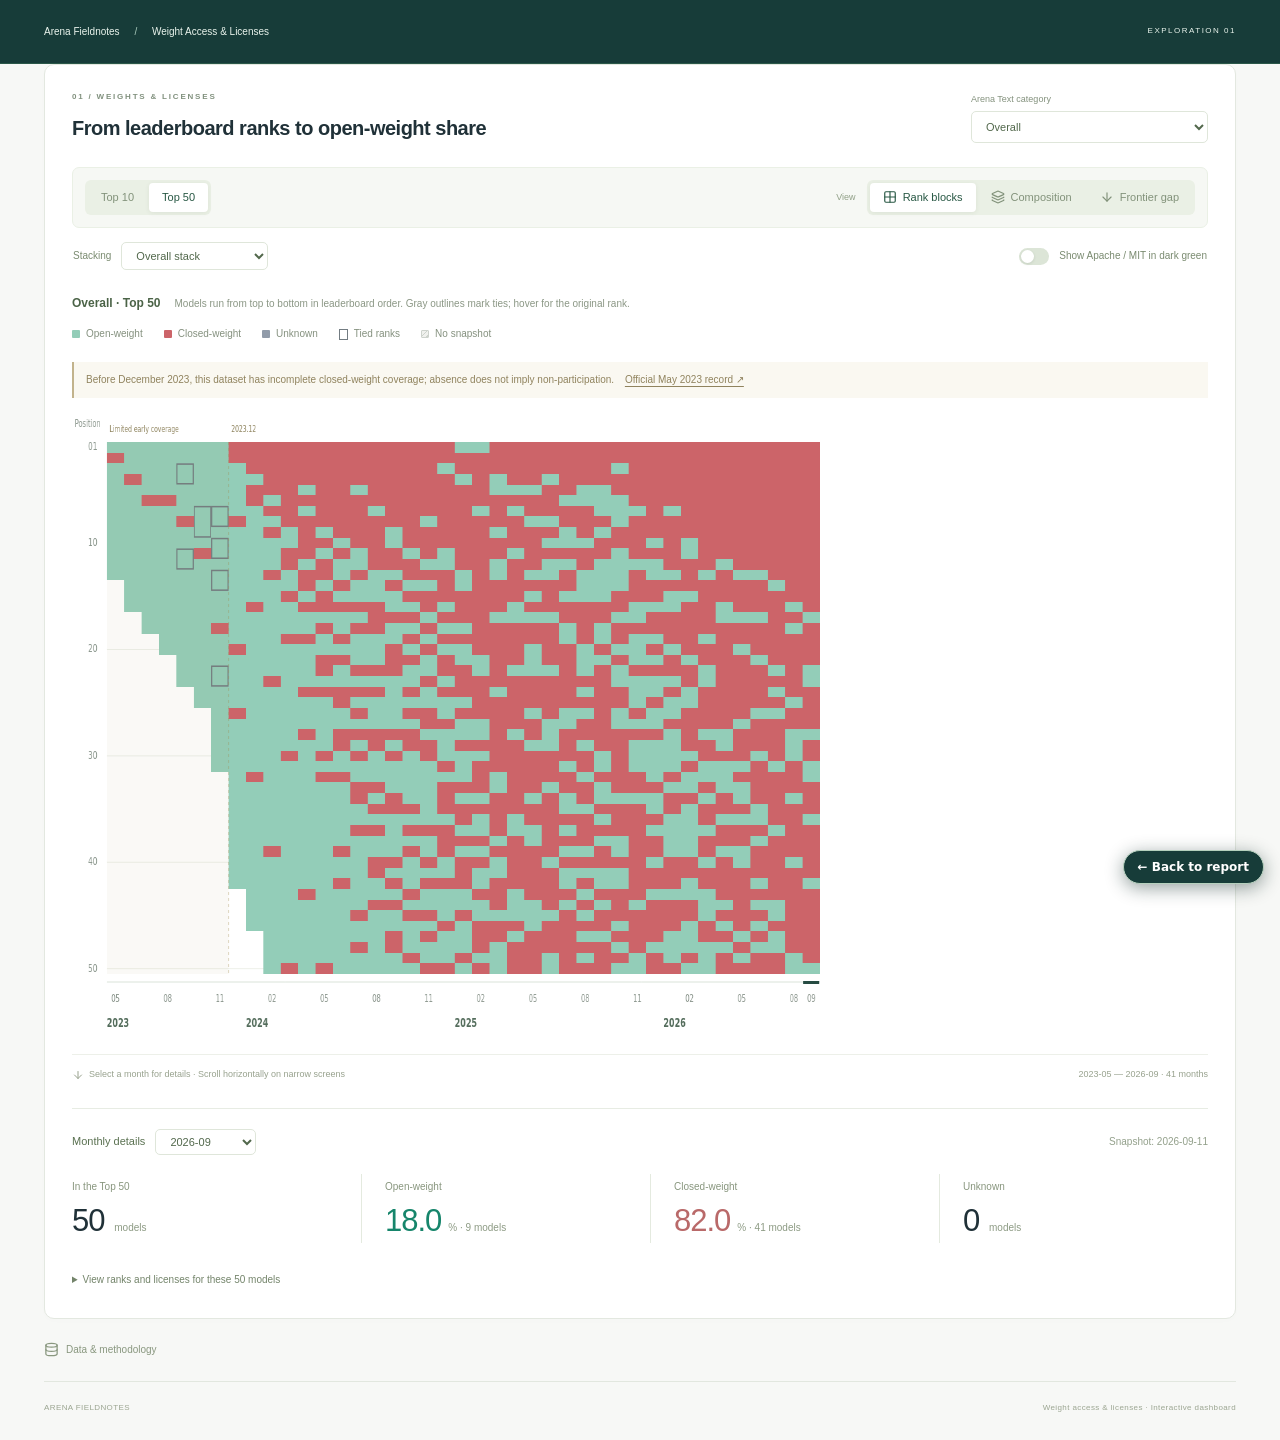
==== dashboards/ch1/index.html @ 333f00d9 "Add interactive AI frontier report and dashboards" ====
<!doctype html><html lang="en"><head><script>try{localStorage.setItem("arena-fieldnotes-language","en");const u=new URL(location.href);if(u.searchParams.get("view")!=="dashboard"){u.searchParams.set("view","dashboard");history.replaceState(null,"",u)}}catch(e){}</script><style>[role="group"][aria-label="Site language"],#site-sidebar,.sidebar-toggle,.hero{display:none!important}.main-shell{margin-left:0!important}.topbar{background:#173c39!important;color:#eaf4ed!important;border-bottom-color:#2b5849!important}.topbar b{color:#a9cabc!important}</style><meta charset="UTF-8"/><meta name="viewport" content="width=device-width, initial-scale=1.0"/><link rel="icon" href="./favicon.svg"/><meta name="theme-color" content="#264b42"/><meta name="description" content="Explore open- and closed-weight models across historical Arena rankings, composition and frontier gaps."/><title>Arena Fieldnotes · Weights & Licenses</title>  <script type="module" crossorigin src="./assets/index-BV9oDxrf.js?v=dashboard-only"></script>
  <link rel="stylesheet" crossorigin href="./assets/index-BNPWVDKm.css">
</head><body><div id="root"></div><script src="/static/bridge.js"></script></body></html>
---- dashboards/ch1/assets/index-BNPWVDKm.css ----
:root{font-family:Inter,-apple-system,BlinkMacSystemFont,Segoe UI,PingFang SC,Microsoft YaHei,sans-serif;color:#203138;background:#f7f8f6;font-synthesis:none;font-size:14px;line-height:1.6;--green:#16856b;--muted:#7a887e;--line:#e2e7df}*{box-sizing:border-box}body{margin:0}button,select{font:inherit;color:inherit}button{cursor:pointer}a{color:inherit;text-decoration:none}button:focus-visible,a:focus-visible,select:focus-visible,summary:focus-visible,[tabindex]:focus-visible{outline:3px solid #5f9e86;outline-offset:4px}button svg{vertical-align:middle}::selection{background:#cae8da}.skip{position:fixed;left:20px;top:-90px;padding:12px;background:#234b3e;color:#fff;z-index:100}.skip:focus{top:15px}.sidebar{position:fixed;inset:0 auto 0 0;width:220px;padding:32px 24px 26px;background:#f0f3ee;border-right:1px solid #e0e6df;display:flex;flex-direction:column}.brand{display:flex;align-items:center;gap:10px;font-weight:800;font-size:18px;letter-spacing:1.5px;line-height:1.2}.brand-mark{background:#264b42;color:#f2f5e7;width:37px;height:41px;border-radius:11px 2px;display:grid;place-items:center}.brand-subtitle{display:block;font-size:8px;letter-spacing:3px;margin-top:6px;color:#6b7971}.chapter{margin:55px 0 35px}.eyebrow{font-size:10px;font-weight:600;letter-spacing:1.8px;color:#81917e;display:flex;align-items:center;gap:10px}.chapter strong{display:block;font-family:Georgia,serif;font-size:33px;font-weight:400;letter-spacing:-1.3px;margin-top:10px}.chapter strong span,.hero h1 span{color:var(--green)}.chapter p{font-size:10px;color:#839081}.active-nav{display:flex;gap:10px;align-items:center;background:#e2eadd;color:#285844;padding:12px 10px;border-radius:6px;font-size:12px}.active-nav>span{font-size:9px;align-self:flex-start;margin-top:3px}.active-nav small{display:block;font-size:7px;letter-spacing:.7px;margin-top:3px;color:#819379}.active-nav svg{margin-left:auto;flex-shrink:0}.sidebar-bottom{margin-top:auto;font-size:10px;color:#81917d}.sidebar-bottom p{line-height:2;margin:12px 0}.status-dot{width:5px;height:5px;background:#629c76;display:inline-block;border-radius:50%;margin-right:6px}.main-shell{margin-left:220px}.topbar{height:64px;padding:0 44px;border-bottom:1px solid var(--line);display:flex;align-items:center;justify-content:space-between;font-size:10px;color:#8a9488}.topbar b{font-weight:400;margin:0 12px;color:#b5bdb1}.edition{font-size:8px;letter-spacing:1.5px}main{max-width:1550px;margin:auto;padding:0 44px}.hero{padding:41px 0 32px;display:flex;align-items:center;justify-content:space-between}.hero .eyebrow i{width:22px;height:1px;background:#83a08c}.hero h1{font-family:Georgia,serif;font-size:67px;font-weight:400;line-height:1.05;letter-spacing:-2.8px;margin:17px 0 8px}.hero h2{font-size:24px;font-weight:500;letter-spacing:1px;margin:0}.hero p{font-size:11px;color:#82907f;margin:14px 0 0}.hero-symbol{padding:0 28px;display:flex;flex-direction:column;align-items:center;gap:12px;color:#91a38c}.mini-grid{display:grid;grid-template-columns:repeat(5,12px);gap:4px;transform:rotate(-8deg);margin-bottom:5px}.mini-grid i{width:12px;height:12px;border-radius:1px}.hero-symbol>span{font-size:7px;letter-spacing:1.5px}.figure{background:#fff;border:1px solid #e3e8e0;border-radius:10px;padding:26px 27px 20px;box-shadow:0 2px 7px #25392303}.figure-heading{display:flex;justify-content:space-between;align-items:center;gap:20px;margin-bottom:23px}.figure h2{font-size:20px;letter-spacing:-.5px;margin:8px 0 0;font-weight:600}.figure-heading .eyebrow{font-size:8px}.category-label{display:flex;flex-direction:column;gap:4px;font-size:9px;color:#84927e;min-width:170px;max-width:260px}select{border:1px solid #dfe6da;border-radius:5px;background:#fff;padding:8px 28px 8px 10px;font-size:11px;color:#52684c;cursor:pointer;max-width:100%}.controls{padding:12px;background:#f6f8f4;border:1px solid #eaf0e5;border-radius:7px;display:flex;align-items:center;justify-content:space-between;gap:12px}.segments{display:flex;gap:2px;padding:3px;background:#eaf0e5;border-radius:6px}.segments button{font-size:11px;padding:7px 13px;line-height:1.4;border:0;border-radius:4px;background:transparent;color:#82927a;display:flex;gap:6px;align-items:center;white-space:nowrap}.segments button[aria-pressed=true]{background:#fff;color:#285844;box-shadow:0 1px 5px #26391f12}.segments button:hover{color:#245e43}.mode-control{display:flex;align-items:center;gap:11px}.mode-control>span{font-size:9px;color:#91a087}.chart-caption{display:flex;align-items:baseline;gap:14px;margin-top:24px;flex-wrap:wrap}.chart-caption strong{font-size:12px;font-weight:600;color:#4b6347}.chart-caption>span{font-size:10px;color:#8b9785}.legend{display:flex;gap:10px 21px;flex-wrap:wrap;margin:13px 0 20px;font-size:10px;color:#85917f}.legend span{display:flex;align-items:center;gap:6px}.legend i,td i,.hover-card i{width:8px;height:8px;display:inline-block;border-radius:1px;flex-shrink:0}.chart-container{min-width:0;width:100%}.chart-scroll{overflow-x:auto;scrollbar-width:thin;scrollbar-color:#cbd6c6 transparent;touch-action:pan-x pan-y}.chart-scroll canvas{display:block}.hover-card{position:fixed;z-index:100;background:#fffffff7;border:1px solid #dfe6d9;box-shadow:0 5px 28px #28442b19;border-radius:7px;padding:12px 15px;width:280px;pointer-events:none;font-size:11px;overflow-wrap:anywhere}.hover-card>span{font-size:9px;color:#8a9683}.hover-card strong{display:block;margin:5px 0;font-weight:600}.hover-card p{display:flex;gap:7px;align-items:center;color:#667a5e;margin:6px 0}.hover-card small{font-size:9px;color:#8c9786}.chart-footer{display:flex;justify-content:space-between;gap:10px;border-top:1px solid #edf0e9;padding-top:12px;font-size:9px;color:#98a28e;flex-wrap:wrap}.chart-footer span:first-child{display:flex;gap:5px;align-items:center}.monthly{margin-top:26px;padding-top:20px;border-top:1px solid #e7ece3}.monthly-head{display:flex;justify-content:space-between;gap:12px;align-items:center;color:#93a08b;font-size:10px}.monthly-head label{display:flex;align-items:center;gap:10px;font-size:11px;color:#5a7151}.monthly-head select{padding-top:5px;padding-bottom:5px}.month-stats{display:grid;grid-template-columns:repeat(4,1fr);gap:20px;margin:19px 0}.month-stats>div+div{border-left:1px solid #e4eadf;padding-left:23px}.month-stats span{font-size:10px;color:#88967e}.month-stats strong{display:block;font-size:31px;font-weight:500;letter-spacing:-1px;line-height:1.4;font-variant-numeric:tabular-nums;margin-top:3px}.month-stats small{font-size:10px;font-weight:400;letter-spacing:0;color:#8c9a83;margin-left:7px}.green{color:#16856b}.red{color:#b96969}.model-details summary{font-size:10px;color:#73846a;padding:10px 0;cursor:pointer}.table-scroll{overflow:auto;max-height:430px}table{width:100%;border-collapse:collapse;font-size:11px;text-align:left}th{font-size:9px;color:#8b9882;font-weight:500;background:#f7f9f4;position:sticky;top:0}th,td{padding:10px 12px;border-bottom:1px solid #edf0e9;white-space:nowrap}td small{display:block;font-size:9px;color:#96a28c}td i{margin-right:6px}.method{margin:23px 0;color:#89977f;font-size:10px}.method summary{cursor:pointer;display:flex;align-items:center;gap:7px}.method div{max-width:920px;padding:10px 0;line-height:1.95}.method a{color:#477256;text-decoration:underline;text-underline-offset:3px}.page-footer{display:flex;justify-content:space-between;border-top:1px solid var(--line);padding:20px 0 26px;color:#9ba591;font-size:8px;letter-spacing:1px}.load-state{height:450px;display:grid;place-content:center;text-align:center;color:#87947c;font-size:12px}.load-state button{border:1px solid #d2deca;background:#f3f7ee;padding:7px 15px;border-radius:5px}@media(min-width:1700px){main{padding:0 60px}.hero{padding-top:50px}.figure{padding:30px 35px}}@media(max-width:1100px){.sidebar{width:185px;padding:28px 18px}.main-shell{margin-left:185px}main{padding:0 25px}.topbar{padding:0 25px}.figure{padding:22px 20px}.hero-symbol{padding-right:8px}.month-stats{gap:10px}.month-stats>div+div{padding-left:13px}}@media(max-width:760px){.sidebar{position:static;width:auto;flex-direction:row;align-items:center;padding:17px 20px;border-right:0;border-bottom:1px solid var(--line);justify-content:space-between}.brand{font-size:15px}.brand-mark{height:33px;width:30px}.brand-subtitle{font-size:7px}.chapter,.sidebar-bottom{display:none}.active-nav{font-size:10px;padding:8px}.active-nav>span,.active-nav small{display:none}.main-shell{margin:0}.topbar{height:43px;padding:0 20px;font-size:9px}.edition{display:none}main{padding:0 16px}.hero{padding:30px 4px 25px}.hero h1{font-size:55px}.hero h2{font-size:22px}.hero p{font-size:11px;max-width:265px}.hero-symbol{display:none}.figure{padding:20px 13px 16px}.figure-heading{align-items:flex-start;flex-direction:column;gap:15px;margin-bottom:17px}.figure h2{font-size:18px}.category-label{width:100%;max-width:none}.category-label select{font-size:12px}.controls{padding:9px;flex-wrap:wrap;gap:10px}.mode-control>span{display:none}.segments button{padding:8px 9px;font-size:11px}.legend{gap:9px 14px;font-size:9px}.chart-caption{gap:5px;margin-top:19px}.chart-caption>span{font-size:10px}.month-stats{grid-template-columns:repeat(2,1fr);row-gap:15px}.month-stats>div+div{padding-left:13px}.month-stats>div:nth-child(3){border-left:0;padding-left:0}.month-stats strong{font-size:29px}.monthly-head>span{font-size:9px}.page-footer{font-size:7px;letter-spacing:0}.method{font-size:11px}.table-scroll{max-height:360px}}@media(prefers-reduced-motion:reduce){*{scroll-behavior:auto!important}}.legend .tie-swatch{background:transparent;border:1.5px solid #737c82;width:9px;height:11px;border-radius:0}.stack-controls{display:flex;justify-content:space-between;align-items:center;gap:16px;margin:14px 1px 0;color:#7a8b70;font-size:10px}.stack-controls>label{display:flex;align-items:center;gap:10px}.stack-controls select{padding-top:6px;padding-bottom:6px;min-width:140px}.license-toggle{cursor:pointer;position:relative;-webkit-user-select:none;user-select:none}.license-toggle input{position:absolute;opacity:0;width:32px;height:20px;margin:0}.toggle-track{display:inline-block;width:30px;height:17px;background:#dce5d7;border-radius:12px;padding:2px;transition:background .15s}.toggle-track:after{content:"";display:block;width:13px;height:13px;border-radius:50%;background:#fff;box-shadow:0 1px 3px #24402620;transition:transform .15s}.license-toggle input:checked+.toggle-track{background:#16856b}.license-toggle input:checked+.toggle-track:after{transform:translate(13px)}.license-toggle input:focus-visible+.toggle-track{outline:3px solid #5f9e86;outline-offset:3px}.hover-card .tooltip-band{font-size:10px;color:#84917c}@media(max-width:600px){.stack-controls{align-items:flex-start;flex-direction:column;gap:13px}.stack-controls>label{font-size:11px}.license-toggle{min-height:24px}}.license-toggle input{z-index:1;cursor:pointer}.toggle-track{pointer-events:none}.history-note{font-size:10px;color:#90835e;line-height:1.8;margin:0 0 16px;padding:9px 12px;background:#faf8f1;border-left:2px solid #c2b38c}.history-note a{text-decoration:underline;margin-left:8px;text-underline-offset:3px}.legend .missing-swatch{background:repeating-linear-gradient(135deg,#f0f1ee 0 3px,#cdd2cc 3px 4px);border:1px solid #cdd2cc}.legend .front-open,.legend .front-closed{width:15px;height:2px;background:#087657}.legend .front-closed{background:#b74e58}.frontier-summary{margin-top:16px;background:#f5f7f3;border:1px solid #e4eade;border-radius:6px;padding:12px 15px;font-size:11px;color:#6a7d60}.frontier-summary>strong{font-size:12px;color:#536489}.frontier-summary p{margin:8px 0}.frontier-summary b{font-size:10px;display:block;font-weight:500}.frontier-summary span{color:#516047;overflow-wrap:anywhere;font-size:11px}.missing-message{padding:20px 0;color:#8a9384;font-size:11px}.controls{flex-wrap:wrap}.chart-stage{position:relative}.peak-note{font-size:10px;color:#87967d;margin:0 0 12px}.legend .gap-hatch-swatch{background:repeating-linear-gradient(45deg,#f4e7e9 0 3px,#733b4d 3px 4px);width:12px;height:10px;border-radius:0}.peak-tooltip{max-height:calc(100vh - 24px);overflow:auto}.peak-tip-models{border-top:1px solid #e4eadf;margin-top:8px;padding-top:7px}.peak-tip-models p{margin:5px 0 1px;font-size:9px}.peak-tip-models strong{font-size:10px;line-height:1.5;font-weight:500;margin:1px 0 5px;overflow-wrap:anywhere}.page-nav{display:grid;gap:8px}.page-nav button{display:flex;gap:10px;align-items:center;border:0;border-radius:6px;background:transparent;padding:12px 10px;text-align:left;font-size:12px;color:#758574;width:100%}.page-nav button.active-nav{background:#e2eadd;color:#285844}.page-nav button>span{font-size:9px;align-self:flex-start;margin-top:3px}.page-nav small{display:block;font-size:7px;letter-spacing:.7px;margin-top:3px;color:#819379}.page-nav svg{margin-left:auto;flex-shrink:0}.storyboard{--story-ink:#24483e;--story-light:#e8eee4}.story-hero{padding:54px 0 32px}.story-hero h1{font-size:clamp(30px,3.3vw,48px);font-weight:500;line-height:1.35;letter-spacing:-1.3px;margin:22px 0 20px;color:var(--story-ink)}.story-hero h1>span{color:#16856b}.story-hero>p{font-size:13px;line-height:1.95;color:#768574;margin:0;max-width:750px}.story-scope{display:flex;flex-wrap:wrap;gap:7px 22px;margin-top:24px;font-size:10px;color:#879281}.story-scope>span+span{position:relative}.story-scope>span+span:before{content:"·";position:absolute;left:-13px}.story-chapters{display:flex;flex-wrap:wrap;gap:12px 28px;border-top:1px solid var(--line);padding-top:20px;margin-top:27px}.story-chapters a,.story-chapters button{display:flex;align-items:center;gap:10px;font-size:11px;color:#54714e}.story-chapters a>span{font-size:9px;color:#9aa78e}.story-chapters button{border:0;background:none;margin-left:auto;padding:0}.story-caveat{font-size:11px;margin:0 0 50px;max-width:100%;padding:12px 16px}.story-section{scroll-margin-top:25px;margin-bottom:64px}.story-heading{display:flex;align-items:flex-start;gap:17px}.story-number{font-family:Georgia,serif;font-size:43px;color:#b3c2ac;line-height:1.2}.story-heading .eyebrow{font-size:9px;margin:4px 0 8px}.story-heading h2{font-size:clamp(20px,2vw,27px);font-weight:500;letter-spacing:-.6px;line-height:1.45;margin:0}.story-lede{font-size:13px;line-height:2;max-width:900px;color:#72816d;margin:22px 0}.story-lede strong{font-weight:600;color:#365b47}.story-milestones{display:grid;grid-template-columns:repeat(3,1fr);gap:20px;margin:27px 0}.story-milestones button{position:relative;background:transparent;border:0;border-top:2px solid #dbe4d5;text-align:left;padding:12px 8px 10px 0}.story-milestones button[aria-pressed=true]{border-top-color:#456b53}.story-milestones button:hover{background:#edf2e9}.story-milestones button>span{display:block;font-size:10px;color:#83917a}.story-milestones strong{font-size:32px;font-weight:500;color:#536489;line-height:1.6;font-variant-numeric:tabular-nums}.story-milestones .green{color:#16856b}.story-milestones small{font-size:11px;font-weight:400}.story-milestones svg{position:absolute;bottom:25px;right:9px;color:#829578}.story-time{display:flex;flex-wrap:wrap;gap:12px 20px;align-items:center;border-top:1px solid #dfe7d9;border-bottom:1px solid #dfe7d9;padding:13px 0;font-size:10px;color:#8a9781}.story-time>label{display:flex;gap:8px;align-items:center;color:#667b5a}.story-time strong{color:#355a47;font-variant-numeric:tabular-nums;font-size:12px;font-weight:600;min-width:57px}.story-time-inputs{display:flex;align-items:center;gap:9px;flex:1;max-width:440px}.story-time input{accent-color:#53836b;min-width:60px;flex:1;width:100%;height:18px;cursor:pointer}.story-time input:focus-visible{outline:2px solid #5f9e86;outline-offset:4px}.story-time-inputs button{display:grid;place-items:center;background:#fff;border:1px solid #dfe6d9;border-radius:4px;width:25px;height:26px;padding:0;flex-shrink:0}.story-time-inputs button:disabled{opacity:.35;cursor:default}.story-time select{font-size:10px;padding:5px 4px;min-width:83px}.story-time>span{margin-left:auto;font-size:9px}.story-legend{margin:17px 0}.story-pair{display:grid;grid-template-columns:repeat(2,minmax(0,1fr));gap:18px}.story-panel{background:#fff;border:1px solid #e0e7da;border-radius:8px;min-width:0;padding:20px 12px 16px;overflow:hidden}.story-panel>header{padding:0 6px;min-height:107px}.story-panel .eyebrow{font-size:8px;letter-spacing:1.4px}.story-panel h3{font-size:17px;font-weight:500;margin:7px 0 8px;letter-spacing:-.2px}.story-panel>header p{font-size:10px;color:#89957f;line-height:1.7;margin:0;max-width:470px}.story-panel .chart-container{margin-top:5px}.story-panel-readout{border-top:1px solid #e8eee2;margin:0 6px;padding:14px 0 0;min-height:104px;color:#6f8065;font-size:10px}.story-panel-readout>span,.story-panel-readout>div>span{font-size:9px;color:#8b9882}.story-panel-readout>p{display:flex;align-items:baseline;gap:7px;line-height:1.6;margin:8px 0}.story-panel-readout i{width:6px;height:6px;flex-shrink:0;border-radius:50%;align-self:center}.story-panel-readout i.open{background:#16856b}.story-panel-readout i.closed{background:#b74e58}.story-panel-readout b{font-weight:500;flex-shrink:0}.story-panel-readout p>span{overflow-wrap:anywhere}.story-gap-readout,.story-share-readout{display:flex;gap:20px;align-items:center;justify-content:space-between}.story-gap-readout strong,.story-share-readout strong{font-size:32px;font-weight:500;display:block;color:#536489;line-height:1.4;font-variant-numeric:tabular-nums}.story-share-readout strong{color:#16856b}.story-gap-readout strong small{font-size:10px;font-weight:400;color:#839276}.story-gap-readout>p,.story-share-readout>p{display:block;font-size:11px}.story-gap-readout>p>small,.story-share-readout>p>small{display:block;color:#98a28d;font-size:9px;margin-top:6px}.story-chart-note{color:#8a9682;font-size:10px;line-height:1.9;margin:15px 0 0}.story-takeaway{border-left:2px solid #85ac96;background:#edf3ea;padding:15px 20px;margin:23px 0}.story-takeaway>span{font-size:10px;color:#4e775d}.story-takeaway p{font-size:12px;line-height:1.9;color:#6d8165;margin:6px 0 0;max-width:900px}.story-takeaway strong{color:#325c43}.story-composition-switch{display:inline-flex;padding:2px;margin:0}.story-composition-switch button{font-size:10px;padding:5px 10px}.story-band-readout>div{display:grid;grid-template-columns:repeat(3,1fr);gap:5px;margin-top:8px}.story-band-readout p{margin:0}.story-band-readout p>span{display:block;font-size:9px;color:#89977d}.story-band-readout strong{font-size:24px;font-weight:500;line-height:1.5;color:#16856b}.story-band-readout strong small{font-size:11px;font-weight:400;color:#99a58d}.story-data{font-size:11px;color:#85947a;border-top:1px solid var(--line);padding:17px 0}.story-data summary{cursor:pointer;color:#5d7751}.story-data>p{line-height:1.9}.story-data a{text-decoration:underline;text-underline-offset:3px}.story-data caption{text-align:left;font-size:11px;padding:10px 12px;color:#617d53}.story-end{padding:26px 0 38px;display:flex;align-items:center;justify-content:space-between;font-size:12px;color:#8b9881}.story-end button{border:1px solid #ccd9c4;background:#f0f5eb;padding:10px 14px;border-radius:5px;display:flex;gap:12px;align-items:center;color:#496e49;font-size:11px}@media(max-width:1200px){.story-pair{grid-template-columns:1fr}.story-panel{padding:22px 18px 16px}.story-panel>header{min-height:90px}.story-time-inputs{max-width:none}.story-time>span{display:none}.story-panel-readout{min-height:90px}.story-lede{font-size:12px}}@media(max-width:760px){.sidebar{gap:16px}.page-nav{display:flex;gap:3px}.page-nav button{padding:8px;font-size:10px;gap:5px}.page-nav button>span,.page-nav small,.page-nav svg{display:none}.story-hero{padding:34px 3px 26px}.story-hero h1{font-size:32px;letter-spacing:-1px}.story-hero>p{font-size:12px}.story-chapters{gap:14px 20px}.story-chapters button{margin-left:0}.wide-only{display:none}.story-scope{font-size:9px;gap:8px 17px}.story-scope>span+span:before{left:-10px}.story-caveat{font-size:10px;margin-bottom:36px}.story-heading{gap:12px}.story-number{font-size:34px}.story-heading h2{font-size:21px}.story-heading .eyebrow{font-size:8px}.story-section{margin-bottom:43px}.story-milestones{gap:12px}.story-milestones button>span{font-size:9px}.story-milestones strong{font-size:29px}.story-milestones svg{display:none}.story-time{gap:12px}.story-time-inputs{flex-basis:100%}.story-panel{padding:17px 8px 12px}.story-panel>header{min-height:98px}.story-pair{gap:16px}.story-panel h3{font-size:16px}.story-panel-readout{font-size:9px}.story-takeaway{padding:12px 15px}.story-end{align-items:flex-start;gap:13px;flex-direction:column}.story-end p{margin:0}.story-chart-note{font-size:10px}}.story-heading h2{text-wrap:balance}@media(max-width:760px){.page-nav button{width:auto;white-space:nowrap}}.area-ruler{position:absolute;inset:0;pointer-events:none;overflow:visible}.ruler-value{font:600 12px Inter,system-ui,sans-serif;dominant-baseline:middle;paint-order:stroke;stroke:#fffffff5;stroke-width:4px;stroke-linejoin:round}.topbar{gap:15px}.topbar>span:first-child{min-width:0;overflow:hidden;white-space:nowrap;text-overflow:ellipsis}.topbar-tools{display:flex;align-items:center;gap:20px;flex-shrink:0}.language-switch{display:inline-flex;align-items:center;gap:2px;padding:2px;border:1px solid #d5dfcf;border-radius:6px;background:#fff}.language-switch button{border:0;background:transparent;color:#73826c;font-size:10px;font-weight:500;padding:4px 9px;line-height:1.5;border-radius:4px;white-space:nowrap}.language-switch button[aria-pressed=true]{background:#315b49;color:#fff}.language-switch button:not([aria-pressed=true]):hover{background:#edf3e7;color:#315b49}.mode-control{max-width:100%;min-width:0}.mode-control>.segments{flex-wrap:wrap}html[lang=en] .story-hero h1{font-size:clamp(30px,3.2vw,46px);line-height:1.2;letter-spacing:-1.4px;max-width:850px}html[lang=en] .story-lede{line-height:1.85}html[lang=en] .story-heading h2{letter-spacing:-.5px}html[lang=en] .story-time>label{flex-wrap:wrap}html[lang=en] .story-time-inputs{min-width:180px}html[lang=en] .story-panel>header{min-height:112px}html[lang=en] .story-milestones button>span{padding-right:12px}html[lang=en] .hero p{max-width:550px}html[lang=en] .page-footer{letter-spacing:.4px;gap:16px}@media(max-width:760px){.topbar{padding:0 16px;gap:10px}.topbar-tools{gap:0}.language-switch button{padding:3px 7px}.language-switch{border-radius:5px}html[lang=en] .story-time-inputs{min-width:0}html[lang=en] .story-heading h2{font-size:20px}html[lang=en] .story-milestones button>span{font-size:9px;line-height:1.6;min-height:30px;padding:0}html[lang=en] .story-milestones strong{font-size:26px}html[lang=en] .story-panel>header{min-height:104px}html[lang=en] .hero h2{font-size:22px}html[lang=en] .hero p{max-width:100%}}.sidebar[hidden]{display:none}.main-shell.sidebar-collapsed{margin-left:0}.topbar-start{display:flex;align-items:center;gap:14px;min-width:0}.topbar-start>span{min-width:0;overflow:hidden;white-space:nowrap;text-overflow:ellipsis}.sidebar-toggle{display:grid;place-items:center;flex-shrink:0;width:34px;height:34px;padding:0;border:1px solid #d5dfcf;border-radius:6px;background:transparent;color:#436759}.sidebar-toggle:hover{background:#e5ede3;border-color:#b9cbb9}.sidebar-toggle:focus-visible{outline:2px solid #315b49;outline-offset:3px}@media(max-width:760px){.topbar-start{gap:9px}.sidebar-toggle{width:30px;height:30px}.topbar-start>span{font-size:9px}}
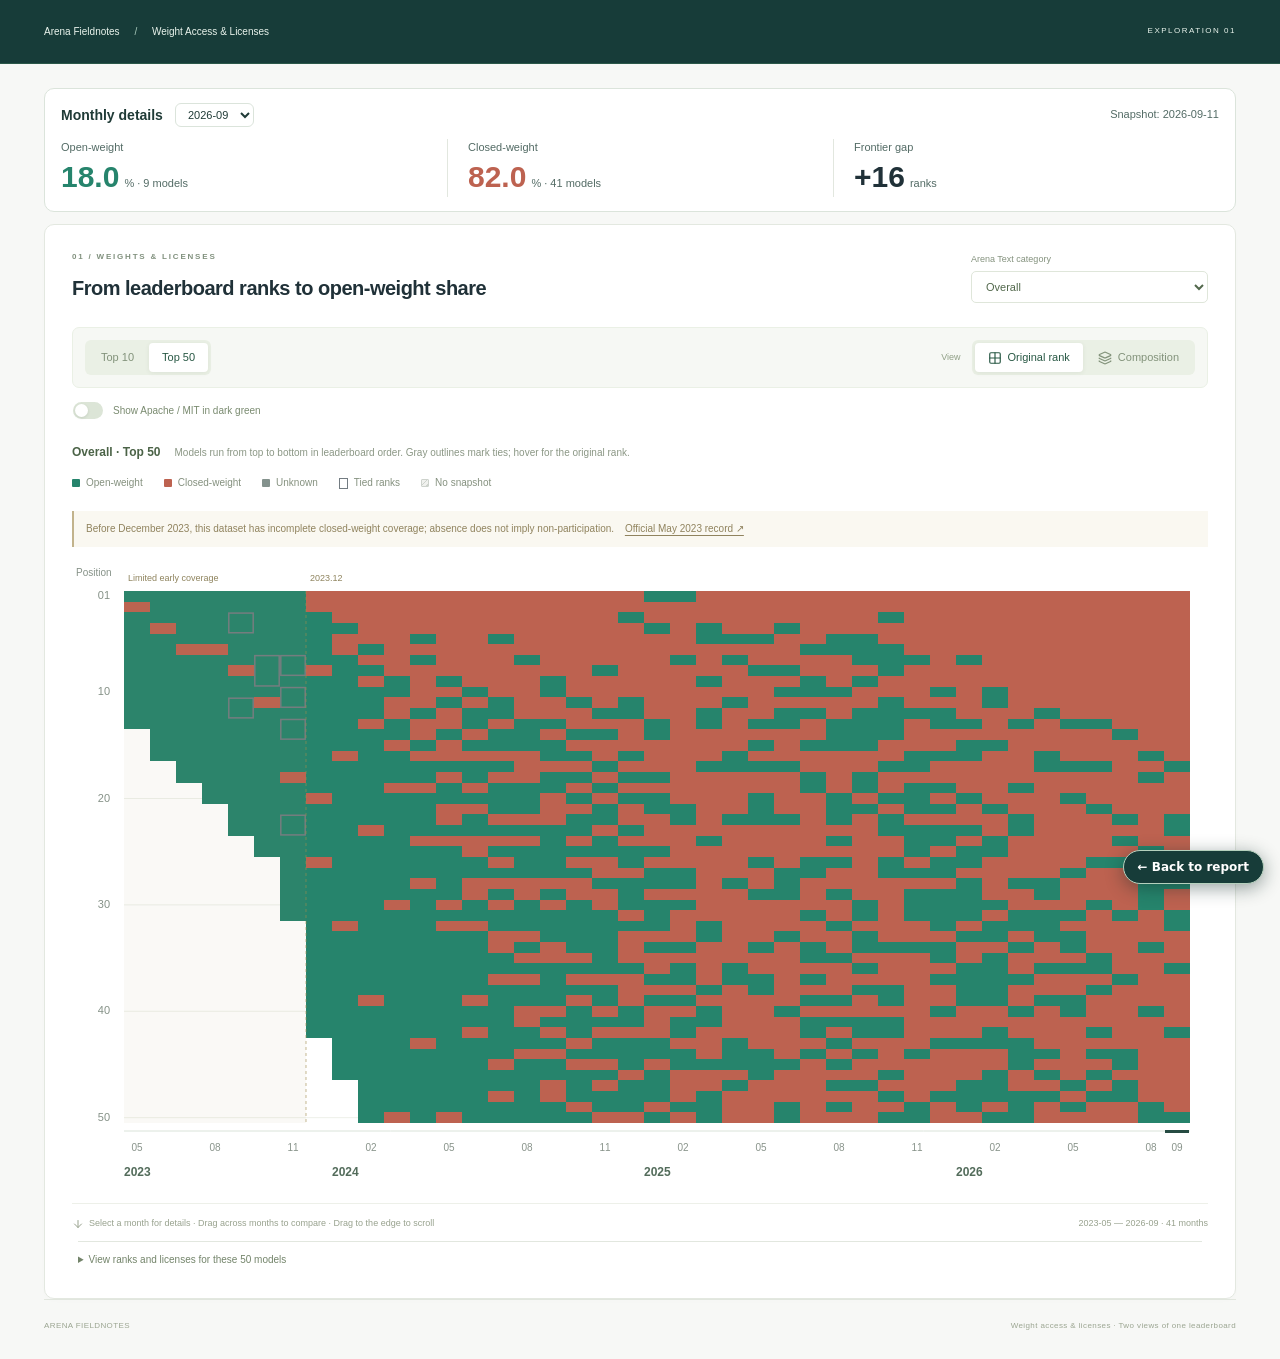
==== commit e10a2e0e: "Improve Chapter 1 rank exploration and month comparisons (#9) * Add month range comparison to Chapte" ====
--- a/dashboards/ch1/index.html
+++ b/dashboards/ch1/index.html
@@ -1,3 +1,3 @@
-<!doctype html><html lang="en"><head><script>try{localStorage.setItem("arena-fieldnotes-language","en");const u=new URL(location.href);if(u.searchParams.get("view")!=="dashboard"){u.searchParams.set("view","dashboard");history.replaceState(null,"",u)}}catch(e){}</script><style>[role="group"][aria-label="Site language"],#site-sidebar,.sidebar-toggle,.hero{display:none!important}.main-shell{margin-left:0!important}.topbar{background:#173c39!important;color:#eaf4ed!important;border-bottom-color:#2b5849!important}.topbar b{color:#a9cabc!important}</style><meta charset="UTF-8"/><meta name="viewport" content="width=device-width, initial-scale=1.0"/><link rel="icon" href="./favicon.svg"/><meta name="theme-color" content="#264b42"/><meta name="description" content="Explore open- and closed-weight models across historical Arena rankings, composition and frontier gaps."/><title>Arena Fieldnotes · Weights & Licenses</title>  <script type="module" crossorigin src="./assets/index-BV9oDxrf.js?v=dashboard-only"></script>
-  <link rel="stylesheet" crossorigin href="./assets/index-BNPWVDKm.css">
-</head><body><div id="root"></div><script src="/static/bridge.js"></script></body></html>
+<!doctype html><html lang="en"><head><meta charset="UTF-8"/><meta name="viewport" content="width=device-width, initial-scale=1.0"/><link rel="icon" href="./favicon.svg"/><meta name="theme-color" content="#264b42"/><meta name="description" content="Explore open- and closed-weight models across historical Arena rankings, composition and frontier gaps."/><title>Arena Fieldnotes · Weights & Licenses</title>  <script type="module" crossorigin src="./assets/index-BUA7xFty.js"></script>
+  <link rel="stylesheet" crossorigin href="./assets/index-Dox-eyBe.css">
+<link rel="stylesheet" href="/static/chart-theme.css"><link rel="stylesheet" href="/static/embed.css"></head><body><div id="root"></div><script src="/static/embed-bridge.js"></script><script>if(new URLSearchParams(location.search).get("embed")!=="1"){const bridge=document.createElement("script");bridge.src="/static/bridge.js";document.body.append(bridge);}</script></body></html>
--- a/dashboards/ch1/assets/index-Dox-eyBe.css
+++ b/dashboards/ch1/assets/index-Dox-eyBe.css
@@ -0,0 +1 @@
+.native-embed{margin:0;color:#203b37;background:#f7f8f4;font-family:Inter,sans-serif}.native-embed .topbar,.native-embed .hero,.native-embed .page-footer{display:none!important}.report-embedded.native-embed main{max-width:none;margin:0;padding:0 13.28px 16px}.native-embed .ch1-dashboard-layout{display:grid;grid-template-columns:213.31px minmax(0,1fr);align-items:start;gap:9.96px}.native-embed .dashboard-filters{display:flex;flex-direction:column;gap:24px;min-width:0}.native-embed .dashboard-insight,.native-embed .dashboard-filter-card,.native-embed .figure{background:#fff;border:1px solid #dbe4db;border-radius:10px;box-shadow:none}.native-embed .dashboard-insight{padding:12px}.native-embed .dashboard-insight h2{font-size:15px;line-height:20px;margin:0 0 10px;font-weight:700}.native-embed .insight-copy{display:grid}.native-embed .insight-copy p{grid-area:1 / 1}.native-embed .insight-copy p[aria-hidden=true]{visibility:hidden}.native-embed .insight-chart-link{border:0;background:transparent;padding:0;color:#285844;font-weight:700;text-decoration:underline;text-underline-offset:2px}.native-embed .insight-chart-link:hover{color:#173c39;text-decoration-thickness:2px}.native-embed .insight-pages{display:flex;justify-content:center;gap:2px;margin-top:4px}.native-embed .insight-pages button{display:grid;place-items:center;width:24px;height:24px;padding:0;border:0;border-radius:4px;background:none}.native-embed .insight-pages button:before{content:"";width:6px;height:6px;border-radius:50%;background:#dbe4db}.native-embed .insight-pages button[aria-pressed=true]:before{background:#173c39}.native-embed .dashboard-filter-card{display:flex;flex-direction:column;gap:10px;padding:12px}.native-embed .dashboard-filter-card label{display:flex;flex-direction:column;gap:8px;font-size:12px;line-height:17px;font-weight:700;min-width:0}.native-embed .dashboard-filter-card select{width:100%;height:34px;padding:5px 24px 5px 7px;color:#203b37;border:1px solid #dbe4db;border-radius:6px;font-size:11px;font-weight:400}.native-embed .dashboard-filter-card .dashboard-license{display:flex;flex-direction:row;align-items:center;gap:7px;font-size:12px;font-weight:400;line-height:18px;padding:4px 2px}.native-embed .dashboard-license input{width:14px;height:14px;accent-color:#173c39;margin:0;flex-shrink:0}.native-embed .dashboard-clear{border:1px solid #dbe4db;background:#fff;border-radius:6px;font-size:11px;line-height:16px;padding:6px 8px;width:max-content;margin-top:4px}.native-embed .figure{padding:8px 6px 12px;min-width:0;position:relative;overflow:visible}.native-embed .dashboard-chart-heading{display:flex;align-items:center;justify-content:space-between;gap:12px;padding:0 2px 4px}.native-embed .dashboard-chart-heading h2{font-size:14px;line-height:20px;font-weight:700;margin:0;letter-spacing:0}.native-embed .dashboard-info-button{display:grid;place-items:center;width:24px;height:24px;border:0;background:transparent;border-radius:4px;padding:5px}.native-embed .dashboard-info-button img{display:block;width:16.6px;height:16.6px}.native-embed .dashboard-chart-notes{display:none;position:absolute;z-index:20;top:38px;right:8px;width:min(440px,calc(100% - 16px));padding:15px;background:#fff;border:1px solid #dbe4db;border-radius:8px;box-shadow:0 5px 24px #203b3720}.native-embed .dashboard-chart-notes.is-open,.native-embed .dashboard-chart-heading:has(.dashboard-info-button:hover)+.dashboard-chart-notes,.native-embed .dashboard-chart-heading:has(.dashboard-info-button:focus-visible)+.dashboard-chart-notes,.native-embed .dashboard-chart-notes:hover{display:block}.native-embed .dashboard-chart-notes .chart-caption{margin:0;display:block}.native-embed .dashboard-chart-notes .chart-caption strong{display:block;margin-bottom:7px;font-size:13px}.native-embed .dashboard-chart-notes .chart-caption>span,.native-embed .dashboard-chart-notes .peak-note,.native-embed .dashboard-chart-notes .history-note{font-size:12px;line-height:1.6;color:#536b65;margin:8px 0}.native-embed .legend{font-size:11px;color:#536b65;margin:6px 0 12px;gap:10px 24px;padding:0 2px}.native-embed .chart-footer{margin-top:6px;padding:12px 6px 0;font-size:10px;color:#536b65}.native-embed .area-ruler{font-family:Inter,sans-serif}@media(max-width:760px){.report-embedded.native-embed main{padding:0 8px 12px}.native-embed .ch1-dashboard-layout{grid-template-columns:minmax(0,1fr)}.native-embed .dashboard-filters{gap:12px}.native-embed .dashboard-filter-card{display:grid;grid-template-columns:repeat(2,minmax(0,1fr));gap:12px}.native-embed .figure{padding:8px 6px}}.ch1-dashboard-content{display:grid;gap:12px;min-width:0}.month-summary{min-width:0;background:var(--report-surface, #fff);border:1px solid var(--report-border, #dbe4db);border-radius:10px;padding:14px 16px}.monthly-head,.month-picker{display:flex;align-items:center;flex-wrap:wrap;gap:8px 12px}.monthly-head{justify-content:space-between;color:#536b65;font-size:11px}.monthly-head h2{margin:0;color:#203b37;font-size:14px;font-weight:700}.monthly-head select,.clear-comparison{padding:4px 8px;border:1px solid #dbe4db;border-radius:6px;background:#fff;color:#203b37;font-size:11px}.month-stats{display:grid;grid-auto-columns:minmax(0,1fr);grid-auto-flow:column;margin-top:12px}.month-stats>div{padding-inline:clamp(8px,2vw,20px)}.month-stats>div:first-child{padding-inline-start:0}.month-stats>div:last-child{padding-inline-end:0}.month-stats>div+div{border-inline-start:1px solid #e2e7df}.month-stats span,.month-stats small{display:block;color:#536b65;font-size:11px;font-weight:400}.month-stats strong{display:block;font-size:clamp(20px,3vw,30px);line-height:1.35;font-weight:600;font-variant-numeric:tabular-nums}.month-stats small{display:inline-block;margin-inline-start:5px}.monthly-models{margin:10px 6px 0;border-top:1px solid #e2e7df}.month-range-canvas{touch-action:pan-y pinch-zoom}.month-range-highlight{position:absolute;pointer-events:none;background:#173c391c;border:2px solid #173c39;z-index:1}:root{font-family:Inter,sans-serif;color:#203138;background:#f7f8f6;font-synthesis:none;font-size:14px;line-height:1.6;--green:#26846c;--muted:#7a887e;--line:#e2e7df}*{box-sizing:border-box}body{margin:0}button,select{font:inherit;color:inherit}button{cursor:pointer}a{color:inherit;text-decoration:none}button:focus-visible,a:focus-visible,select:focus-visible,summary:focus-visible,[tabindex]:focus-visible{outline:3px solid #5f9e86;outline-offset:4px}button svg{vertical-align:middle}::selection{background:#cae8da}.skip{position:fixed;left:20px;top:-90px;padding:12px;background:#234b3e;color:#fff;z-index:100}.skip:focus{top:15px}.sidebar{position:fixed;inset:0 auto 0 0;width:220px;padding:32px 24px 26px;background:#f0f3ee;border-right:1px solid #e0e6df;display:flex;flex-direction:column}.brand{display:flex;align-items:center;gap:10px;font-weight:800;font-size:18px;letter-spacing:1.5px;line-height:1.2}.brand-mark{background:#264b42;color:#f2f5e7;width:37px;height:41px;border-radius:11px 2px;display:grid;place-items:center}.brand-subtitle{display:block;font-size:8px;letter-spacing:3px;margin-top:6px;color:#6b7971}.chapter{margin:55px 0 35px}.eyebrow{font-size:10px;font-weight:600;letter-spacing:1.8px;color:#81917e;display:flex;align-items:center;gap:10px}.chapter strong{display:block;font-family:Inter,sans-serif;font-size:33px;font-weight:400;letter-spacing:-1.3px;margin-top:10px}.chapter strong span,.hero h1 span{color:var(--green)}.chapter p{font-size:10px;color:#839081}.active-nav{display:flex;gap:10px;align-items:center;background:#e2eadd;color:#285844;padding:12px 10px;border-radius:6px;font-size:12px}.active-nav>span{font-size:9px;align-self:flex-start;margin-top:3px}.active-nav small{display:block;font-size:7px;letter-spacing:.7px;margin-top:3px;color:#819379}.active-nav svg{margin-left:auto;flex-shrink:0}.sidebar-bottom{margin-top:auto;font-size:10px;color:#81917d}.sidebar-bottom p{line-height:2;margin:12px 0}.status-dot{width:5px;height:5px;background:#629c76;display:inline-block;border-radius:50%;margin-right:6px}.main-shell{margin-left:220px}.topbar{height:64px;padding:0 44px;border-bottom:1px solid var(--line);display:flex;align-items:center;justify-content:space-between;font-size:10px;color:#8a9488}.topbar b{font-weight:400;margin:0 12px;color:#b5bdb1}.edition{font-size:8px;letter-spacing:1.5px}main{max-width:1550px;margin:auto;padding:0 44px}.hero{padding:41px 0 32px;display:flex;align-items:center;justify-content:space-between}.hero .eyebrow i{width:22px;height:1px;background:#83a08c}.hero h1{font-family:Inter,sans-serif;font-size:67px;font-weight:400;line-height:1.05;letter-spacing:-2.8px;margin:17px 0 8px}.hero h2{font-size:24px;font-weight:500;letter-spacing:1px;margin:0}.hero p{font-size:11px;color:#82907f;margin:14px 0 0}.hero-symbol{padding:0 28px;display:flex;flex-direction:column;align-items:center;gap:12px;color:#91a38c}.mini-grid{display:grid;grid-template-columns:repeat(5,12px);gap:4px;transform:rotate(-8deg);margin-bottom:5px}.mini-grid i{width:12px;height:12px;border-radius:1px}.hero-symbol>span{font-size:7px;letter-spacing:1.5px}.figure{background:#fff;border:1px solid #e3e8e0;border-radius:10px;padding:26px 27px 20px;box-shadow:0 2px 7px #25392303}.figure-heading{display:flex;justify-content:space-between;align-items:center;gap:20px;margin-bottom:23px}.figure h2{font-size:20px;letter-spacing:-.5px;margin:8px 0 0;font-weight:600}.figure-heading .eyebrow{font-size:8px}.category-label{display:flex;flex-direction:column;gap:4px;font-size:9px;color:#84927e;min-width:170px;max-width:260px}select{border:1px solid #dfe6da;border-radius:5px;background:#fff;padding:8px 28px 8px 10px;font-size:11px;color:#52684c;cursor:pointer;max-width:100%}.controls{padding:12px;background:#f6f8f4;border:1px solid #eaf0e5;border-radius:7px;display:flex;align-items:center;justify-content:space-between;gap:12px}.segments{display:flex;gap:2px;padding:3px;background:#eaf0e5;border-radius:6px}.segments button{font-size:11px;padding:7px 13px;line-height:1.4;border:0;border-radius:4px;background:transparent;color:#82927a;display:flex;gap:6px;align-items:center;white-space:nowrap}.segments button[aria-pressed=true]{background:#fff;color:#285844;box-shadow:0 1px 5px #26391f12}.segments button:hover{color:#245e43}.mode-control{display:flex;align-items:center;gap:11px}.mode-control>span{font-size:9px;color:#91a087}.chart-caption{display:flex;align-items:baseline;gap:14px;margin-top:24px;flex-wrap:wrap}.chart-caption strong{font-size:12px;font-weight:600;color:#4b6347}.chart-caption>span{font-size:10px;color:#8b9785}.legend{display:flex;gap:10px 21px;flex-wrap:wrap;margin:13px 0 20px;font-size:10px;color:#85917f}.legend span{display:flex;align-items:center;gap:6px}.legend i,td i,.hover-card i{width:8px;height:8px;display:inline-block;border-radius:1px;flex-shrink:0}.chart-container{min-width:0;width:100%}.chart-scroll{overflow-x:auto;scrollbar-width:thin;scrollbar-color:#cbd6c6 transparent;touch-action:pan-x pan-y}.chart-scroll canvas{display:block}.hover-card{position:fixed;z-index:100;background:#fffffff7;border:1px solid #dfe6d9;box-shadow:0 5px 28px #28442b19;border-radius:7px;padding:12px 15px;width:280px;pointer-events:none;font-size:11px;overflow-wrap:anywhere}.hover-card>span{font-size:9px;color:#8a9683}.hover-card strong{display:block;margin:5px 0;font-weight:600}.hover-card p{display:flex;gap:7px;align-items:center;color:#667a5e;margin:6px 0}.hover-card small{font-size:9px;color:#8c9786}.chart-footer{display:flex;justify-content:space-between;gap:10px;border-top:1px solid #edf0e9;padding-top:12px;font-size:9px;color:#98a28e;flex-wrap:wrap}.chart-footer span:first-child{display:flex;gap:5px;align-items:center}.green{color:#26846c}.red{color:#bd6250}.model-details summary{font-size:10px;color:#73846a;padding:10px 0;cursor:pointer}.table-scroll{overflow:auto;max-height:430px}table{width:100%;border-collapse:collapse;font-size:11px;text-align:left}th{font-size:9px;color:#8b9882;font-weight:500;background:#f7f9f4;position:sticky;top:0}th,td{padding:10px 12px;border-bottom:1px solid #edf0e9;white-space:nowrap}td small{display:block;font-size:9px;color:#96a28c}td i{margin-right:6px}.page-footer{display:flex;justify-content:space-between;border-top:1px solid var(--line);padding:20px 0 26px;color:#9ba591;font-size:8px;letter-spacing:1px}.load-state{height:450px;display:grid;place-content:center;text-align:center;color:#87947c;font-size:12px}.load-state button{border:1px solid #d2deca;background:#f3f7ee;padding:7px 15px;border-radius:5px}@media(min-width:1700px){main{padding:0 60px}.hero{padding-top:50px}.figure{padding:30px 35px}}@media(max-width:1100px){.sidebar{width:185px;padding:28px 18px}.main-shell{margin-left:185px}main{padding:0 25px}.topbar{padding:0 25px}.figure{padding:22px 20px}.hero-symbol{padding-right:8px}}@media(max-width:760px){.sidebar{position:static;width:auto;flex-direction:row;align-items:center;padding:17px 20px;border-right:0;border-bottom:1px solid var(--line);justify-content:space-between}.brand{font-size:15px}.brand-mark{height:33px;width:30px}.brand-subtitle{font-size:7px}.chapter,.sidebar-bottom{display:none}.active-nav{font-size:10px;padding:8px}.active-nav>span,.active-nav small{display:none}.main-shell{margin:0}.topbar{height:43px;padding:0 20px;font-size:9px}.edition{display:none}main{padding:0 16px}.hero{padding:30px 4px 25px}.hero h1{font-size:55px}.hero h2{font-size:22px}.hero p{font-size:11px;max-width:265px}.hero-symbol{display:none}.figure{padding:20px 13px 16px}.figure-heading{align-items:flex-start;flex-direction:column;gap:15px;margin-bottom:17px}.figure h2{font-size:18px}.category-label{width:100%;max-width:none}.category-label select{font-size:12px}.controls{padding:9px;flex-wrap:wrap;gap:10px}.mode-control>span{display:none}.segments button{padding:8px 9px;font-size:11px}.legend{gap:9px 14px;font-size:9px}.chart-caption{gap:5px;margin-top:19px}.chart-caption>span{font-size:10px}.page-footer{font-size:7px;letter-spacing:0}.table-scroll{max-height:360px}}@media(prefers-reduced-motion:reduce){*{scroll-behavior:auto!important}}.legend .tie-swatch{background:transparent;border:1.5px solid #737c82;width:9px;height:11px;border-radius:0}.stack-controls{display:flex;justify-content:space-between;align-items:center;gap:16px;margin:14px 1px 0;color:#7a8b70;font-size:10px}.stack-controls>label{display:flex;align-items:center;gap:10px}.stack-controls select{padding-top:6px;padding-bottom:6px;min-width:140px}.license-toggle{cursor:pointer;position:relative;-webkit-user-select:none;user-select:none}.license-toggle input{position:absolute;opacity:0;width:32px;height:20px;margin:0}.toggle-track{display:inline-block;width:30px;height:17px;background:#dce5d7;border-radius:12px;padding:2px;transition:background .15s}.toggle-track:after{content:"";display:block;width:13px;height:13px;border-radius:50%;background:#fff;box-shadow:0 1px 3px #24402620;transition:transform .15s}.license-toggle input:checked+.toggle-track{background:#26846c}.license-toggle input:checked+.toggle-track:after{transform:translate(13px)}.license-toggle input:focus-visible+.toggle-track{outline:3px solid #5f9e86;outline-offset:3px}.hover-card .tooltip-band{font-size:10px;color:#84917c}@media(max-width:600px){.stack-controls{align-items:flex-start;flex-direction:column;gap:13px}.stack-controls>label{font-size:11px}.license-toggle{min-height:24px}}.license-toggle input{z-index:1;cursor:pointer}.toggle-track{pointer-events:none}.history-note{font-size:10px;color:#90835e;line-height:1.8;margin:0 0 16px;padding:9px 12px;background:#faf8f1;border-left:2px solid #c2b38c}.history-note a{text-decoration:underline;margin-left:8px;text-underline-offset:3px}.legend .missing-swatch{background:repeating-linear-gradient(135deg,#f0f1ee 0 3px,#cdd2cc 3px 4px);border:1px solid #cdd2cc}.legend .front-open,.legend .front-closed{width:15px;height:2px;background:#26846c}.legend .front-closed{background:#bd6250}.controls{flex-wrap:wrap}.chart-stage{position:relative}.peak-note{font-size:10px;color:#87967d;margin:0 0 12px}.legend .gap-hatch-swatch{background:repeating-linear-gradient(45deg,#f4e7e9 0 3px,#733b4d 3px 4px);width:12px;height:10px;border-radius:0}.peak-tooltip{max-height:calc(100vh - 24px);overflow:auto}.peak-tip-models{border-top:1px solid #e4eadf;margin-top:8px;padding-top:7px}.peak-tip-models p{margin:5px 0 1px;font-size:9px}.peak-tip-models strong{font-size:10px;line-height:1.5;font-weight:500;margin:1px 0 5px;overflow-wrap:anywhere}.page-nav{display:grid;gap:8px}.page-nav button{display:flex;gap:10px;align-items:center;border:0;border-radius:6px;background:transparent;padding:12px 10px;text-align:left;font-size:12px;color:#758574;width:100%}.page-nav button.active-nav{background:#e2eadd;color:#285844}.page-nav button>span{font-size:9px;align-self:flex-start;margin-top:3px}.page-nav small{display:block;font-size:7px;letter-spacing:.7px;margin-top:3px;color:#819379}.page-nav svg{margin-left:auto;flex-shrink:0}.storyboard{--story-ink:#24483e;--story-light:#e8eee4}.story-hero{padding:54px 0 32px}.story-hero h1{font-size:clamp(30px,3.3vw,48px);font-weight:500;line-height:1.35;letter-spacing:-1.3px;margin:22px 0 20px;color:var(--story-ink)}.story-hero h1>span{color:#26846c}.story-hero>p{font-size:13px;line-height:1.95;color:#768574;margin:0;max-width:750px}.story-scope{display:flex;flex-wrap:wrap;gap:7px 22px;margin-top:24px;font-size:10px;color:#879281}.story-scope>span+span{position:relative}.story-scope>span+span:before{content:"·";position:absolute;left:-13px}.story-chapters{display:flex;flex-wrap:wrap;gap:12px 28px;border-top:1px solid var(--line);padding-top:20px;margin-top:27px}.story-chapters a,.story-chapters button{display:flex;align-items:center;gap:10px;font-size:11px;color:#54714e}.story-chapters a>span{font-size:9px;color:#9aa78e}.story-chapters button{border:0;background:none;margin-left:auto;padding:0}.story-caveat{font-size:11px;margin:0 0 50px;max-width:100%;padding:12px 16px}.story-section{scroll-margin-top:25px;margin-bottom:64px}.story-heading{display:flex;align-items:flex-start;gap:17px}.story-number{font-family:Inter,sans-serif;font-size:43px;color:#b3c2ac;line-height:1.2}.story-heading .eyebrow{font-size:9px;margin:4px 0 8px}.story-heading h2{font-size:clamp(20px,2vw,27px);font-weight:500;letter-spacing:-.6px;line-height:1.45;margin:0}.story-lede{font-size:13px;line-height:2;max-width:900px;color:#72816d;margin:22px 0}.story-lede strong{font-weight:600;color:#365b47}.story-milestones{display:grid;grid-template-columns:repeat(3,1fr);gap:20px;margin:27px 0}.story-milestones button{position:relative;background:transparent;border:0;border-top:2px solid #dbe4d5;text-align:left;padding:12px 8px 10px 0}.story-milestones button[aria-pressed=true]{border-top-color:#456b53}.story-milestones button:hover{background:#edf2e9}.story-milestones button>span{display:block;font-size:10px;color:#83917a}.story-milestones strong{font-size:32px;font-weight:500;color:#536489;line-height:1.6;font-variant-numeric:tabular-nums}.story-milestones .green{color:#26846c}.story-milestones small{font-size:11px;font-weight:400}.story-milestones svg{position:absolute;bottom:25px;right:9px;color:#829578}.story-time{display:flex;flex-wrap:wrap;gap:12px 20px;align-items:center;border-top:1px solid #dfe7d9;border-bottom:1px solid #dfe7d9;padding:13px 0;font-size:10px;color:#8a9781}.story-time>label{display:flex;gap:8px;align-items:center;color:#667b5a}.story-time strong{color:#355a47;font-variant-numeric:tabular-nums;font-size:12px;font-weight:600;min-width:57px}.story-time-inputs{display:flex;align-items:center;gap:9px;flex:1;max-width:440px}.story-time input{accent-color:#53836b;min-width:60px;flex:1;width:100%;height:18px;cursor:pointer}.story-time input:focus-visible{outline:2px solid #5f9e86;outline-offset:4px}.story-time-inputs button{display:grid;place-items:center;background:#fff;border:1px solid #dfe6d9;border-radius:4px;width:25px;height:26px;padding:0;flex-shrink:0}.story-time-inputs button:disabled{opacity:.35;cursor:default}.story-time select{font-size:10px;padding:5px 4px;min-width:83px}.story-time>span{margin-left:auto;font-size:9px}.story-legend{margin:17px 0}.story-pair{display:grid;grid-template-columns:repeat(2,minmax(0,1fr));gap:18px}.story-panel{background:#fff;border:1px solid #e0e7da;border-radius:8px;min-width:0;padding:20px 12px 16px;overflow:hidden}.story-panel>header{padding:0 6px;min-height:107px}.story-panel .eyebrow{font-size:8px;letter-spacing:1.4px}.story-panel h3{font-size:17px;font-weight:500;margin:7px 0 8px;letter-spacing:-.2px}.story-panel>header p{font-size:10px;color:#89957f;line-height:1.7;margin:0;max-width:470px}.story-panel .chart-container{margin-top:5px}.story-panel-readout{border-top:1px solid #e8eee2;margin:0 6px;padding:14px 0 0;min-height:104px;color:#6f8065;font-size:10px}.story-panel-readout>span,.story-panel-readout>div>span{font-size:9px;color:#8b9882}.story-panel-readout>p{display:flex;align-items:baseline;gap:7px;line-height:1.6;margin:8px 0}.story-panel-readout i{width:6px;height:6px;flex-shrink:0;border-radius:50%;align-self:center}.story-panel-readout i.open{background:#26846c}.story-panel-readout i.closed{background:#bd6250}.story-panel-readout b{font-weight:500;flex-shrink:0}.story-panel-readout p>span{overflow-wrap:anywhere}.story-gap-readout,.story-share-readout{display:flex;gap:20px;align-items:center;justify-content:space-between}.story-gap-readout strong,.story-share-readout strong{font-size:32px;font-weight:500;display:block;color:#536489;line-height:1.4;font-variant-numeric:tabular-nums}.story-share-readout strong{color:#26846c}.story-gap-readout strong small{font-size:10px;font-weight:400;color:#839276}.story-gap-readout>p,.story-share-readout>p{display:block;font-size:11px}.story-gap-readout>p>small,.story-share-readout>p>small{display:block;color:#98a28d;font-size:9px;margin-top:6px}.story-chart-note{color:#8a9682;font-size:10px;line-height:1.9;margin:15px 0 0}.story-takeaway{border-left:2px solid #85ac96;background:#edf3ea;padding:15px 20px;margin:23px 0}.story-takeaway>span{font-size:10px;color:#4e775d}.story-takeaway p{font-size:12px;line-height:1.9;color:#6d8165;margin:6px 0 0;max-width:900px}.story-takeaway strong{color:#325c43}.story-composition-switch{display:inline-flex;padding:2px;margin:0}.story-composition-switch button{font-size:10px;padding:5px 10px}.story-band-readout>div{display:grid;grid-template-columns:repeat(3,1fr);gap:5px;margin-top:8px}.story-band-readout p{margin:0}.story-band-readout p>span{display:block;font-size:9px;color:#89977d}.story-band-readout strong{font-size:24px;font-weight:500;line-height:1.5;color:#26846c}.story-band-readout strong small{font-size:11px;font-weight:400;color:#99a58d}.story-data{font-size:11px;color:#85947a;border-top:1px solid var(--line);padding:17px 0}.story-data summary{cursor:pointer;color:#5d7751}.story-data>p{line-height:1.9}.story-data a{text-decoration:underline;text-underline-offset:3px}.story-data caption{text-align:left;font-size:11px;padding:10px 12px;color:#617d53}.story-end{padding:26px 0 38px;display:flex;align-items:center;justify-content:space-between;font-size:12px;color:#8b9881}.story-end button{border:1px solid #ccd9c4;background:#f0f5eb;padding:10px 14px;border-radius:5px;display:flex;gap:12px;align-items:center;color:#496e49;font-size:11px}@media(max-width:1200px){.story-pair{grid-template-columns:1fr}.story-panel{padding:22px 18px 16px}.story-panel>header{min-height:90px}.story-time-inputs{max-width:none}.story-time>span{display:none}.story-panel-readout{min-height:90px}.story-lede{font-size:12px}}@media(max-width:760px){.sidebar{gap:16px}.page-nav{display:flex;gap:3px}.page-nav button{padding:8px;font-size:10px;gap:5px}.page-nav button>span,.page-nav small,.page-nav svg{display:none}.story-hero{padding:34px 3px 26px}.story-hero h1{font-size:32px;letter-spacing:-1px}.story-hero>p{font-size:12px}.story-chapters{gap:14px 20px}.story-chapters button{margin-left:0}.wide-only{display:none}.story-scope{font-size:9px;gap:8px 17px}.story-scope>span+span:before{left:-10px}.story-caveat{font-size:10px;margin-bottom:36px}.story-heading{gap:12px}.story-number{font-size:34px}.story-heading h2{font-size:21px}.story-heading .eyebrow{font-size:8px}.story-section{margin-bottom:43px}.story-milestones{gap:12px}.story-milestones button>span{font-size:9px}.story-milestones strong{font-size:29px}.story-milestones svg{display:none}.story-time{gap:12px}.story-time-inputs{flex-basis:100%}.story-panel{padding:17px 8px 12px}.story-panel>header{min-height:98px}.story-pair{gap:16px}.story-panel h3{font-size:16px}.story-panel-readout{font-size:9px}.story-takeaway{padding:12px 15px}.story-end{align-items:flex-start;gap:13px;flex-direction:column}.story-end p{margin:0}.story-chart-note{font-size:10px}}.story-heading h2{text-wrap:balance}@media(max-width:760px){.page-nav button{width:auto;white-space:nowrap}}.area-ruler{position:absolute;inset:0;pointer-events:none;overflow:visible}.ruler-value{font:600 12px system-ui,sans-serif;dominant-baseline:middle;paint-order:stroke;stroke:#fffffff5;stroke-width:4px;stroke-linejoin:round}.topbar{gap:15px}.topbar>span:first-child{min-width:0;overflow:hidden;white-space:nowrap;text-overflow:ellipsis}.topbar-tools{display:flex;align-items:center;gap:20px;flex-shrink:0}.language-switch{display:inline-flex;align-items:center;gap:2px;padding:2px;border:1px solid #d5dfcf;border-radius:6px;background:#fff}.language-switch button{border:0;background:transparent;color:#73826c;font-size:10px;font-weight:500;padding:4px 9px;line-height:1.5;border-radius:4px;white-space:nowrap}.language-switch button[aria-pressed=true]{background:#315b49;color:#fff}.language-switch button:not([aria-pressed=true]):hover{background:#edf3e7;color:#315b49}.mode-control{max-width:100%;min-width:0}.mode-control>.segments{flex-wrap:wrap}html[lang=en] .story-hero h1{font-size:clamp(30px,3.2vw,46px);line-height:1.2;letter-spacing:-1.4px;max-width:850px}html[lang=en] .story-lede{line-height:1.85}html[lang=en] .story-heading h2{letter-spacing:-.5px}html[lang=en] .story-time>label{flex-wrap:wrap}html[lang=en] .story-time-inputs{min-width:180px}html[lang=en] .story-panel>header{min-height:112px}html[lang=en] .story-milestones button>span{padding-right:12px}html[lang=en] .hero p{max-width:550px}html[lang=en] .page-footer{letter-spacing:.4px;gap:16px}@media(max-width:760px){.topbar{padding:0 16px;gap:10px}.topbar-tools{gap:0}.language-switch button{padding:3px 7px}.language-switch{border-radius:5px}html[lang=en] .story-time-inputs{min-width:0}html[lang=en] .story-heading h2{font-size:20px}html[lang=en] .story-milestones button>span{font-size:9px;line-height:1.6;min-height:30px;padding:0}html[lang=en] .story-milestones strong{font-size:26px}html[lang=en] .story-panel>header{min-height:104px}html[lang=en] .hero h2{font-size:22px}html[lang=en] .hero p{max-width:100%}}.sidebar[hidden]{display:none}.main-shell.sidebar-collapsed{margin-left:0}.topbar-start{display:flex;align-items:center;gap:14px;min-width:0}.topbar-start>span{min-width:0;overflow:hidden;white-space:nowrap;text-overflow:ellipsis}.sidebar-toggle{display:grid;place-items:center;flex-shrink:0;width:34px;height:34px;padding:0;border:1px solid #d5dfcf;border-radius:6px;background:transparent;color:#436759}.sidebar-toggle:hover{background:#e5ede3;border-color:#b9cbb9}.sidebar-toggle:focus-visible{outline:2px solid #315b49;outline-offset:3px}@media(max-width:760px){.topbar-start{gap:9px}.sidebar-toggle{width:30px;height:30px}.topbar-start>span{font-size:9px}}.report-embedded .sidebar-toggle,.report-embedded .language-switch,.report-embedded .hero{display:none!important}.report-embedded .topbar{background:#173c39;color:#eaf4ed;border-bottom-color:#2b5849}.report-embedded .topbar b{color:#a9cabc}.report-embedded main{padding-top:24px}
--- a/static/embed.css
+++ b/static/embed.css
@@ -0,0 +1,83 @@
+/* Shared chapter vocabulary; presentation applies only in the report iframe. */
+html[data-report-embed="true"] { height: auto; min-height: 0; background: var(--report-paper); }
+html[data-report-embed="true"] body { margin: 0; min-height: 0; height: auto; background: var(--report-paper); color: var(--report-ink); font-family: var(--report-font); }
+html[data-report-embed="true"] *, html[data-report-embed="true"] *::before, html[data-report-embed="true"] *::after { box-sizing: border-box; }
+html[data-report-embed="true"] .dashboard-layout { display: grid; grid-template-columns: 224px minmax(0,1fr); gap: var(--report-space-lg); padding: var(--report-space-lg); align-items: start; }
+html[data-report-embed="true"] .dashboard-sidebar { display: grid; gap: var(--report-space-lg); min-width: 0; }
+html[data-report-embed="true"] :is(.insight-card,.filter-card,.chart-card,.data-summary) { background: var(--report-surface); border: 1px solid var(--report-border); border-radius: var(--report-radius-lg); padding: var(--report-space-lg); min-width: 0; }
+html[data-report-embed="true"] .insight-card { background: var(--report-surface); }
+html[data-report-embed="true"] .chart-info { color: var(--report-muted); font-size: var(--report-text-small); line-height: var(--report-leading-small); }
+.report-help-dialog { width: min(540px,calc(100% - 32px)); color: var(--report-ink); background: var(--report-surface); border: 1px solid var(--report-border); border-radius: var(--report-radius-xl); padding: var(--report-space-xl); font: var(--report-text-body)/1.7 var(--report-font); }
+.report-help-dialog::backdrop { background: #173c3966; }
+.report-help-dialog h2 { padding-right: 24px; font-size: var(--report-text-heading); line-height: var(--report-leading-heading); margin: 0 0 12px; }
+.report-help-dialog p { white-space: pre-line; margin: 0 0 12px; }
+.report-help-dialog small { color: var(--report-muted); }
+.report-help-close { float: right; border: 1px solid var(--report-border); background: white; color: var(--report-ink); border-radius: var(--report-radius-sm); font: inherit; cursor: pointer; }
+@media(max-width:760px) { html[data-report-embed="true"] .dashboard-layout { grid-template-columns: minmax(0,1fr); padding: var(--report-space-md); } }
+
+html[data-report-embed="true"] .insight-card :is(h2,h3) { font-size:var(--report-text-heading); line-height:var(--report-leading-heading); }
+html[data-report-embed="true"] .insight-card p { font-size:var(--report-text-insight); line-height:var(--report-leading-insight); }
+
+html[data-report-embed="true"] :is(.page,.content-container) { padding-inline:13px; padding-top:5.33px; }
+html[data-report-embed="true"] :is(.dashboard-layout,.synthesis-layout) { padding:0 13px; }
+html[data-report-embed="true"] body .app { padding-top:5.33px; }
+html[data-report-embed="true"] body .synthesis-layout { padding:5.33px 13px 0; }
+html[data-report-embed="true"] :is(.dashboard-shell,.dashboard-layout,.synthesis-layout,.ch1-dashboard-layout) {
+  display:grid;
+  grid-template-columns:214px minmax(0,1fr);
+  gap:12px;
+  align-items:start;
+}
+html[data-report-embed="true"] :is(.filter-sidebar,.dashboard-sidebar,.synthesis-sidebar,.dashboard-filters) {
+  display:flex;
+  flex-direction:column;
+  gap:10px;
+  min-width:0;
+  align-self:start;
+}
+html[data-report-embed="true"] :is(.insight-card,.insight-panel,.dashboard-insight) {
+  min-height:0;
+  padding:12px;
+}
+html[data-report-embed="true"] :is(.insight-card,.insight-panel,.dashboard-insight) :is(h2,h3) {
+  font-size:16px;
+  line-height:22px;
+  margin:0 0 8px;
+}
+html[data-report-embed="true"] :is(.insight-card,.insight-panel,.dashboard-insight) p {
+  font-size:14px;
+  line-height:1.55;
+  margin:0;
+}
+html[data-report-embed="true"] :is(.filter-panel,.dashboard-filter-card) { padding:12px; }
+html[data-report-embed="true"] .insight-pagination { display:none; }
+@media(min-width:1101px) {
+  html[data-report-embed="true"] #chapter-2-dashboard {
+    height:100vh;
+    max-height:100vh;
+    padding-bottom:8px;
+    overflow:hidden;
+  }
+  html[data-report-embed="true"] #chapter-2-dashboard .dashboard-shell {
+    flex:1 1 0;
+    min-height:0;
+  }
+  html[data-report-embed="true"] #chapter-2-dashboard .section-stack {
+    height:100%;
+    min-height:0;
+    grid-template-rows:minmax(0,1fr) minmax(0,1fr);
+  }
+}
+@media(max-width:1100px) and (min-width:761px) {
+  html[data-report-embed="true"] :is(.dashboard-shell,.dashboard-layout,.synthesis-layout,.ch1-dashboard-layout) {
+    grid-template-columns:214px minmax(0,1fr);
+  }
+}
+@media(max-width:760px) {
+  html[data-report-embed="true"] :is(.dashboard-shell,.dashboard-layout,.synthesis-layout,.ch1-dashboard-layout) {
+    grid-template-columns:minmax(0,1fr);
+  }
+  html[data-report-embed="true"] :is(.dashboard-layout,.synthesis-layout) { padding:0 13px; }
+  html[data-report-embed="true"] :is(.page,.content-container,.app) { padding-top:0; }
+  html[data-report-embed="true"] body .synthesis-layout { padding:0 13px 10px; }
+}
